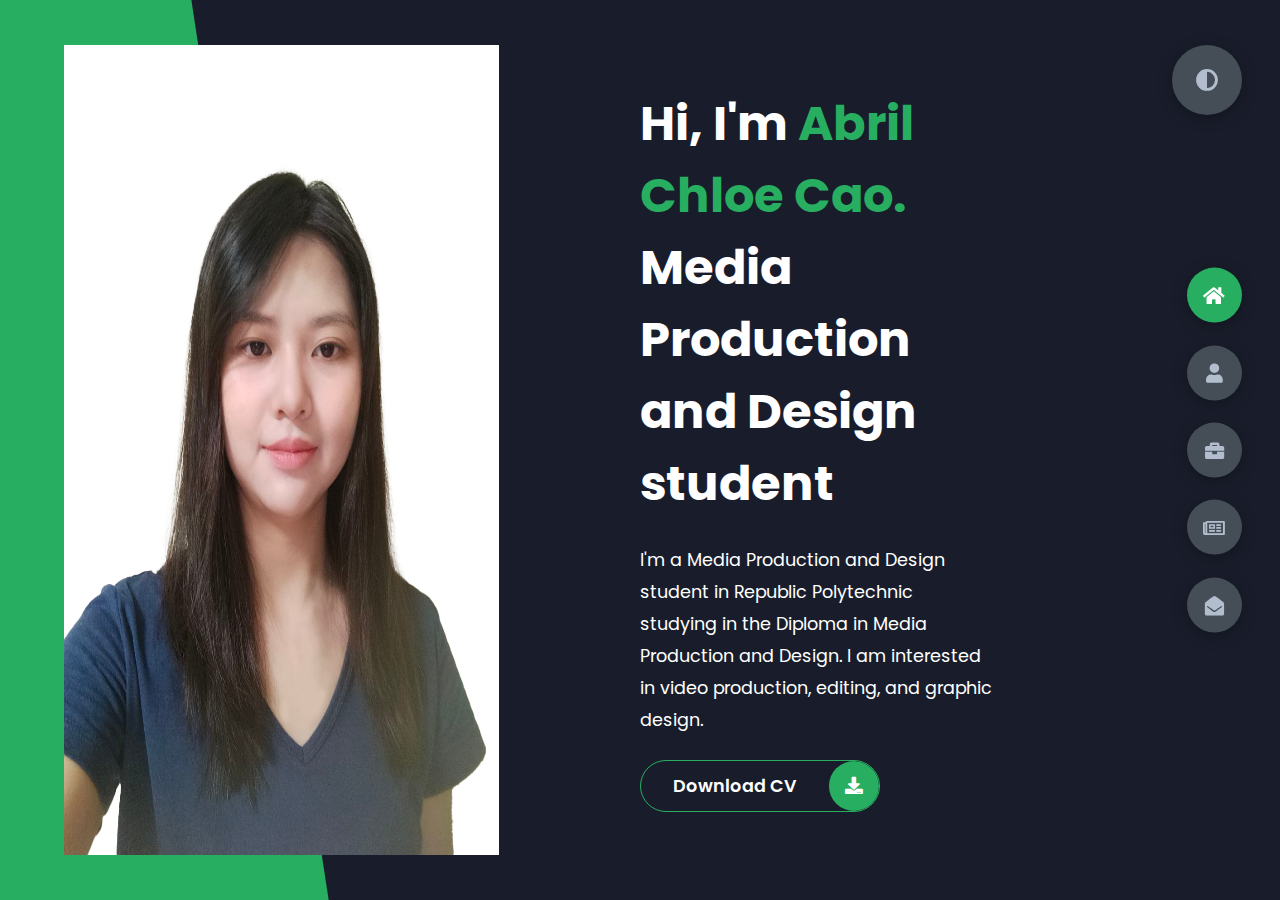
==== index.html @ 101badeb "remove source code" ====
<!DOCTYPE html>
<html lang="en">
<head>
    <meta charset="UTF-8">
    <meta http-equiv="X-UA-Compatible" content="IE=edge">
    <meta name="viewport" content="width=device-width, initial-scale=1.0">
    <title>Portfolio</title>
    <link rel="stylesheet" href="styles/styles.css">
    <link rel="preconnect" href="https://fonts.googleapis.com">
    <link rel="preconnect" href="https://fonts.gstatic.com" crossorigin>
    <link rel="stylesheet" href="https://cdnjs.cloudflare.com/ajax/libs/font-awesome/5.15.4/css/all.min.css" integrity="sha512-1ycn6IcaQQ40/MKBW2W4Rhis/DbILU74C1vSrLJxCq57o941Ym01SwNsOMqvEBFlcgUa6xLiPY/NS5R+E6ztJQ==" crossorigin="anonymous" referrerpolicy="no-referrer" />
    <link href="https://fonts.googleapis.com/css2?family=Poppins:wght@400;500;600;700;800&display=swap" rel="stylesheet">
    
</head>
<body class="main-content">
    <header class="container header active" id="home">
        <div class="header-content">
            <div class="left-header">
                <div class="h-shape"></div>
                <div class="image">
                    <img src="img/abril.png" alt="">
                </div>
            </div>
            <div class="right-header">
                <h1 class="name">
                    Hi, I'm <span>Abril Chloe Cao.</span>
                    Media Production and Design student
                </h1>
                <p>
                    I'm a Media Production and Design student in Republic Polytechnic studying in the Diploma in Media Production and Design.
                    I am interested in video production, editing, and graphic design.
                </p>
                <div class="btn-con">
                    <a href="f/resume.pdf" download class="main-btn">
                        <span class="btn-text">Download CV</span>
                        <span class="btn-icon"><i class="fas fa-download"></i></span>
                    </a>
                </div>
            </div>
        </div>
    </header>
    <main>
        <section class="container about" id="about">
            <div class="main-title">
                <h2>About <span>me</span><span class="bg-text">my stats</span></h2>
            </div>
            <div class="about-container">
                <div class="left-about">
                    <h4>About me</h4>
                    <p> 
                        Participated in multiple volunteering in School and Neighbourhood. <br />
                        Organized weekly trainings in CCA - Audio Visual Media Production
                        <br /><br />
                        Head of Production in Audio Visual Media Production, Member of Service Learning Club
                        Volunteered along multiple organizations and CCs such as Hao Ren Hao Shi & NKF
                        with skills learnt from school for media production and design such as photography
                        and videography
                    </p>
                    <div class="btn-con">
                        <a href="f/resume.pdf" download class="main-btn">
                            <span class="btn-text">Download CV</span>
                            <span class="btn-icon"><i class="fas fa-download"></i></span>
                        </a>
                    </div>
                </div>
                <div class="right-about">
                    <div class="about-item">
                        <div class="abt-text">
                            <p class="large-text">10+</p>
                            <p class="small-text">Skills <br /> Obtained</p>
                        </div>
                    </div>
                    <div class="about-item">
                        <div class="abt-text">
                            <p class="large-text">5</p>
                            <p class="small-text">Years of <br /> Work experience</p>
                        </div>
                    </div>
                    <div class="about-item">
                        <div class="abt-text">
                            <p class="large-text">15</p>
                            <p class="small-text">Volunteer Works <br /> Participated</p>
                        </div>
                    </div>
                    <div class="about-item">
                        <div class="abt-text">
                            <p class="large-text">3</p>
                            <p class="small-text">Languages <br /> Learnt</p>
                        </div>
                    </div>
                </div>
            </div>
            <div class="about-stats">
                <h4 class="stat-title">My Skills</h4>
                <div class="progress-bars">
                    <div class="progress-bar">
                        <p class="prog-title">Adobe Tools</p>
                        <div class="progress-con">
                            <p class="prog-text">80%</p>
                            <div class="progress">
                                <span class="html"></span>
                            </div>
                        </div>
                    </div>
                    <div class="progress-bar">
                        <p class="prog-title">Canva</p>
                        <div class="progress-con">
                            <p class="prog-text">95%</p>
                            <div class="progress">
                                <span class="css"></span>
                            </div>
                        </div>
                    </div>
                    <div class="progress-bar">
                        <p class="prog-title">Capcut</p>
                        <div class="progress-con">
                            <p class="prog-text">75%</p>
                            <div class="progress">
                                <span class="js"></span>
                            </div>
                        </div>
                    </div>
                    <div class="progress-bar">
                        <p class="prog-title">Video Editing</p>
                        <div class="progress-con">
                            <p class="prog-text">75%</p>
                            <div class="progress">
                                <span class="react"></span>
                            </div>
                        </div>
                    </div>
                    <div class="progress-bar">
                        <p class="prog-title">Content Creation</p>
                        <div class="progress-con">
                            <p class="prog-text">87%</p>
                            <div class="progress">
                                <span class="node"></span>
                            </div>
                        </div>
                    </div>
                    <div class="progress-bar">
                        <p class="prog-title">Photography</p>
                        <div class="progress-con">
                            <p class="prog-text">80%</p>
                            <div class="progress">
                                <span class="python"></span>
                            </div>
                        </div>
                    </div>
                </div>
            </div>
            <h4 class="stat-title">My Timeline</h4>
            <div class="timeline">
                <div class="timeline-item">
                    <div class="tl-icon">
                        <i class="fas fa-briefcase"></i>
                    </div>
                    <p class="tl-duration">2023 - Current</p>
                    <h5>Diploma In Media Production and Design</span></h5>
                    <p>
                        Currently a second year student in Republic Polytechnic.
                    </p>
                </div>
                <div class="timeline-item">
                    <div class="tl-icon">
                        <i class="fas fa-briefcase"></i>
                    </div>
                    <p class="tl-duration">2023 - Current</p>
                    <h5>Head of Production</span></h5>
                    <p>
                        Oversee production in Audio Visual Media Production and organized trainings on production
                    </p>
                </div>
                <div class="timeline-item">
                    <div class="tl-icon">
                        <i class="fas fa-briefcase"></i>
                    </div>
                    <p class="tl-duration">2023 - Current</p>
                    <h5>Member</span></h5>
                    <p>
                        Currently participating, planning and facilitating in workshops and volunteer works
                    </p>
                </div>
                <div class="timeline-item">
                    <div class="tl-icon">
                        <i class="fas fa-briefcase"></i>
                    </div>
                    <p class="tl-duration">2022 - 2023</p>
                    <h5>Part-Time Service Crew at Châteraisé</span></h5>
                    <p>
                        Demonstrated strong communication skills and Operated POS terminals
                    </p>
                </div>
                <div class="timeline-item">
                    <div class="tl-icon">
                        <i class="fas fa-briefcase"></i>
                    </div>
                    <p class="tl-duration">2022 - Current</p>
                    <h5>Freelance Acting</span></h5>
                    <p>
                        Worked as extra actors in Mediacorps in shows such as SHERO and Unforgivable
                    </p>
                </div>
                <div class="timeline-item">
                    <div class="tl-icon">
                        <i class="fas fa-briefcase"></i>
                    </div>
                    <p class="tl-duration">2024 - 2024</p>
                    <h5>Part-time Barista and Cashier</span></h5>
                    <p>
                        Provided excellent customer service & managed transactions and high volume orders during peak hours
                    </p>
                </div>
            </div>
        </section>
        <!-- <section class="container" id="portfolio">
            <div class="main-title">
                <h2>My <span>Portfolio</span><span class="bg-text">My Work</span></h2>
            </div>
            <p class="port-text">
                Here are some of the projects that I have been involved in
            </p>
            <div class="portfolios">
                <div class="portfolio-item">
                    <div class="image">
                        <img src="img/port1.jpg" alt="">
                    </div>
                    <div class="hover-items">
                        <h3>Project Source</h3>
                        <div class="icons">
                            <a href="#" class="icon">
                                <i class="fab fa-github"></i>
                            </a>
                            <a href="#" class="icon">
                                <i class="fab fa-behance"></i>
                            </a>
                            <a href="#" class="icon">
                                <i class="fab fa-youtube"></i>
                            </a>
                        </div>
                    </div>
                </div>
                <div class="portfolio-item">
                    <div class="image">
                        <img src="img/port2.jpg" alt="">
                    </div>
                    <div class="hover-items">
                        <h3>Project Source</h3>
                        <div class="icons">
                            <a href="#" class="icon">
                                <i class="fab fa-github"></i>
                            </a>
                            <a href="#" class="icon">
                                <i class="fab fa-behance"></i>
                            </a>
                            <a href="#" class="icon">
                                <i class="fab fa-youtube"></i>
                            </a>
                        </div>
                    </div>
                </div>
                <div class="portfolio-item">
                    <div class="image">
                        <img src="img/port3.jpg" alt="">
                    </div>
                    <div class="hover-items">
                        <h3>Project Source</h3>
                        <div class="icons">
                            <a href="#" class="icon">
                                <i class="fab fa-github"></i>
                            </a>
                            <a href="#" class="icon">
                                <i class="fab fa-behance"></i>
                            </a>
                            <a href="#" class="icon">
                                <i class="fab fa-youtube"></i>
                            </a>
                        </div>
                    </div>
                </div>
                <div class="portfolio-item">
                    <div class="image">
                        <img src="img/port4.jpg" alt="">
                    </div>
                    <div class="hover-items">
                        <h3>Project Source</h3>
                        <div class="icons">
                            <a href="#" class="icon">
                                <i class="fab fa-github"></i>
                            </a>
                            <a href="#" class="icon">
                                <i class="fab fa-behance"></i>
                            </a>
                            <a href="#" class="icon">
                                <i class="fab fa-youtube"></i>
                            </a>
                        </div>
                    </div>
                </div>
                <div class="portfolio-item">
                    <div class="image">
                        <img src="img/port5.jpg" alt="">
                    </div>
                    <div class="hover-items">
                        <h3>Project Source</h3>
                        <div class="icons">
                            <a href="#" class="icon">
                                <i class="fab fa-github"></i>
                            </a>
                            <a href="#" class="icon">
                                <i class="fab fa-behance"></i>
                            </a>
                            <a href="#" class="icon">
                                <i class="fab fa-youtube"></i>
                            </a>
                        </div>
                    </div>
                </div>
                <div class="portfolio-item">
                    <div class="image">
                        <img src="img/port2.jpg" alt="">
                    </div>
                    <div class="hover-items">
                        <h3>Project Source</h3>
                        <div class="icons">
                            <a href="#" class="icon">
                                <i class="fab fa-github"></i>
                            </a>
                            <a href="#" class="icon">
                                <i class="fab fa-behance"></i>
                            </a>
                            <a href="#" class="icon">
                                <i class="fab fa-youtube"></i>
                            </a>
                        </div>
                    </div>
                </div>
                <div class="portfolio-item">
                    <div class="image">
                        <img src="img/port7.jpg" alt="">
                    </div>
                    <div class="hover-items">
                        <h3>Project Source</h3>
                        <div class="icons">
                            <a href="#" class="icon">
                                <i class="fab fa-github"></i>
                            </a>
                            <a href="#" class="icon">
                                <i class="fab fa-behance"></i>
                            </a>
                            <a href="#" class="icon">
                                <i class="fab fa-youtube"></i>
                            </a>
                        </div>
                    </div>
                </div>
            </div>
        </section> -->
        <section class="container" id="blogs">
            <div class="blogs-content">
                <div class="main-title">
                    <h2>My <span>Projects</span><span class="bg-text">My Projects</span></h2>
                </div>
                <div class="blogs">
                    <div class="blog">
                        <img src="img/port6.jpg" alt="">
                        <div class="blog-text">
                            <h4>
                                Warehouse Slotting
                            </h4>
                            <p>
                                Lorem ipsum dolor sit, amet consectetur adipisicing elit. 
                                Doloribus natus voluptas, eos obcaecati recusandae amet?
                            </p>
                        </div>
                    </div>
                    <div class="blog">
                        <img src="img/blog1.jpg" alt="">
                        <div class="blog-text">
                            <h4>
                                Dedicated Fleet
                            </h4>
                            <p>
                                Lorem ipsum dolor sit, amet consectetur adipisicing elit. 
                                Doloribus natus voluptas, eos obcaecati recusandae amet?
                            </p>
                        </div>
                    </div>
                    <div class="blog">
                        <img src="img/blog2.jpg" alt="">
                        <div class="blog-text">
                            <h4>
                                Translation Chatbot
                            </h4>
                            <p>
                                Lorem ipsum dolor sit, amet consectetur adipisicing elit. 
                                Doloribus natus voluptas, eos obcaecati recusandae amet?
                            </p>
                        </div>
                    </div>
                    <div class="blog">
                        <img src="img/blog3.jpg" alt="">
                        <div class="blog-text">
                            <h4>
                                Cybersecurity Chatbot
                            </h4>
                            <p>
                                Lorem ipsum dolor sit, amet consectetur adipisicing elit. 
                                Doloribus natus voluptas, eos obcaecati recusandae amet?
                            </p>
                        </div>
                    </div>
                    <div class="blog">
                        <img src="img/port1.jpg" alt="">
                        <div class="blog-text">
                            <h4>
                                Get started with Web Design and UI Design
                            </h4>
                            <p>
                                Lorem ipsum dolor sit, amet consectetur adipisicing elit. 
                                Doloribus natus voluptas, eos obcaecati recusandae amet?
                            </p>
                        </div>
                    </div>
                    <div class="blog">
                        <img src="img/port3.jpg" alt="">
                        <div class="blog-text">
                            <h4>
                                This is what you need to know about Web Design
                            </h4>
                            <p>
                                Lorem ipsum dolor sit, amet consectetur adipisicing elit. 
                                Doloribus natus voluptas, eos obcaecati recusandae amet?
                            </p>
                        </div>
                    </div>
                </div>
            </div>
        </section>
        <section class="container contact" id="contact">
            <div class="contact-container">
                <div class="main-title">
                    <h2>Contact <span>Me</span><span class="bg-text">Contact</span></h2>
                </div>
                <div class="contact-content-con">
                    <div class="left-contact">
                        <h4>Contact me here</h4>
                        <p>
                            Feel free to contact me if you have any queries.
                        </p>
                        <div class="contact-info">
                            <div class="contact-item">
                                <div class="icon">
                                    <i class="fas fa-map-marker-alt"></i>
                                    <span>Location</span>
                                </div>
                                <p>
                                    : SIngapore, Singapore
                                </p>
                            </div>
                            <div class="contact-item">
                                <div class="icon">
                                    <i class="fas fa-envelope"></i>
                                    <span>Email</span>
                                </div>
                                <p>
                                    <span>: -</span>
                                </p>
                            </div>
                            <div class="contact-item">
                                <div class="icon">
                                    <i class="fas fa-user-graduate"></i>
                                    <span>Education</span>
                                </div>
                                <p>
                                    <span>: Republic Polytechnic</span>
                                </p>
                            </div>
                            <div class="contact-item">
                                <div class="icon">
                                    <i class="fas fa-user-graduate"></i>
                                    <span>Mobile Number</span>
                                </div>
                                <p>
                                    <span>: -</span>
                                </p>
                            </div>
                            <div class="contact-item">
                                <div class="icon">
                                    <i class="fas fa-globe-africa"></i>
                                    <span>Languages</span>
                                </div>
                                <p>
                                    <span>: English, Chinese</span>
                                </p>
                            </div>
                        </div>
                        <div class="contact-icons">
                            <div class="contact-icon">
                                <a href="www.facebook.com" target="_blank">
                                    <i class="fab fa-facebook-f"></i>
                                </a>
                                <a href="#" target="_blank">
                                    <i class="fab fa-twitter"></i>
                                </a>
                                <a href="#" target="_blank">
                                    <i class="fab fa-github"></i>
                                </a>
                                <a href="#" target="_blank">
                                    <i class="fab fa-youtube"></i>
                                </a>
                            </div>
                        </div>
                    </div>
                    <div class="right-contact">
                        <form action="" class="contact-form">
                            <div class="input-control i-c-2">
                                <input type="text" required placeholder="Name">
                                <input type="email" required placeholder="Email">
                            </div>
                            <div class="input-control">
                                <input type="text" required placeholder="Enter Subject">
                            </div>
                            <div class="input-control">
                                <textarea name="" id="" cols="15" rows="8" placeholder="Message Here..."></textarea>
                            </div>
                            <div class="submit-btn">
                                <a href="f/resume.pdf" download class="main-btn">
                                    <span class="btn-text">Download CV</span>
                                    <span class="btn-icon"><i class="fas fa-download"></i></span>
                                </a>
                            </div>
                        </form>
                    </div>
                </div>
            </div>
        </section>
    </main>

    <div class="controls">
        <div class="control active-btn" data-id="home" >
            <i class="fas fa-home"></i>
        </div>
        <div class="control" data-id="about">
            <i class="fas fa-user"></i>
        </div>
        <div class="control" data-id="portfolio">
            <i class="fas fa-briefcase"></i>
        </div>
        <div class="control" data-id="blogs">
            <i class="far fa-newspaper"></i>
        </div>
        <div class="control" data-id="contact">
            <i class="fas fa-envelope-open"></i>
        </div>
    </div>
    <div class="theme-btn">
        <i class="fas fa-adjust"></i>
    </div>
    <script src="app.js"></script>
</body>
</html>
---- styles/styles.css ----
* {
  margin: 0;
  padding: 0;
  box-sizing: border-box;
  list-style: none;
}

:root {
  --color-primary: #191d2b;
  --color-secondary: #27AE60;
  --color-white: #FFFFFF;
  --color-black: #000;
  --color-grey0: #f8f8f8;
  --color-grey-1: #dbe1e8;
  --color-grey-2: #b2becd;
  --color-grey-3: #6c7983;
  --color-grey-4: #454e56;
  --color-grey-5: #2a2e35;
  --color-grey-6: #12181b;
  --br-sm-2: 14px;
  --box-shadow-1: 0 3px 15px rgba(0,0,0,.3);
}

.light-mode {
  --color-primary: #FFFFFF;
  --color-secondary: #F56692;
  --color-white: #454e56;
  --color-black: #000;
  --color-grey0: #f8f8f8;
  --color-grey-1: #6c7983;
  --color-grey-2: #6c7983;
  --color-grey-3: #6c7983;
  --color-grey-4: #454e56;
  --color-grey-5: #f8f8f8;
  --color-grey-6: #12181b;
}

body {
  background-color: var(--color-primary);
  font-family: "Poppins", sans-serif;
  font-size: 1.1rem;
  color: var(--color-white);
  transition: all 0.4s ease-in-out;
}

a {
  display: inline-block;
  text-decoration: none;
  color: inherit;
  font-family: inherit;
}

header {
  min-height: 100vh;
  color: var(--color-white);
  overflow: hidden;
  padding: 0 !important;
}

section {
  min-height: 100vh;
  width: 100%;
  position: absolute;
  left: 0;
  top: 0;
  padding: 3rem 18rem;
}

.container {
  display: none;
  transform: translateY(-100%) scale(0);
  transition: all 0.4s ease-in-out;
  background-color: var(--color-primary);
}

.active {
  display: block;
  animation: appear 1s ease-in-out;
  transform: translateY(0) scaleY(1);
}
@keyframes appear {
  0% {
    transform: translateY(-100%) scaleY(0);
  }
  100% {
    transform: translateY(0) scaleY(1);
  }
}

.controls {
  position: fixed;
  z-index: 10;
  top: 50%;
  right: 3%;
  display: flex;
  flex-direction: column;
  align-items: center;
  justify-content: center;
  transform: translateY(-50%);
}
.controls .control {
  padding: 1rem;
  cursor: pointer;
  background-color: var(--color-grey-4);
  width: 55px;
  height: 55px;
  border-radius: 50%;
  display: flex;
  justify-content: center;
  align-items: center;
  margin: 0.7rem 0;
  box-shadow: var(--box-shadow-1);
}
.controls .control i {
  font-size: 1.2rem;
  color: var(--color-grey-2);
  pointer-events: none;
}
.controls .active-btn {
  background-color: var(--color-secondary);
  transition: all 0.4s ease-in-out;
}
.controls .active-btn i {
  color: var(--color-white);
}

.theme-btn {
  top: 5%;
  right: 3%;
  width: 70px;
  height: 70px;
  border-radius: 50%;
  background-color: var(--color-grey-4);
  cursor: pointer;
  position: fixed;
  display: flex;
  justify-content: center;
  align-items: center;
  box-shadow: 0 3px 15px rgba(0, 0, 0, 0.3);
  transition: all 0.1s ease-in-out;
}
.theme-btn:active {
  transform: translateY(-3px);
}
.theme-btn i {
  font-size: 1.4rem;
  color: var(--color-grey-2);
  pointer-events: none;
}

/*Header-content*/
.header-content {
  display: grid;
  grid-template-columns: repeat(2, 1fr);
  min-height: 100vh;
}
.header-content .left-header {
  display: flex;
  align-items: center;
  position: relative;
}
.header-content .left-header .h-shape {
  transition: all 0.4s ease-in-out;
  width: 65%;
  height: 100%;
  background-color: var(--color-secondary);
  position: absolute;
  left: 0;
  top: 0;
  z-index: -1;
  clip-path: polygon(0 0, 46% 0, 79% 100%, 0% 100%);
}
.header-content .left-header .image {
  border-radius: var(--br-sm-2);
  height: 90%;
  width: 68%;
  margin-left: 4rem;
  background-color: var(--color-black);
  transition: all 0.4s ease-in-out;
}
.header-content .left-header {
  width: 100%;
  height: 100%;
  object-fit: cover;
  transition: all 0.4s ease-in-out;
  filter: grayscale(100%);
}
.header-content .left-header {
  filter: grayscale(0);
}
.image img {
  width: 100%;
  height: 100%;
  filter: grayscale(0);
}
.header-content .right-header {
  display: flex;
  flex-direction: column;
  justify-content: center;
  padding-right: 18rem;
}
.header-content .right-header .name {
  font-size: 3rem;
}
.header-content .right-header .name span {
  color: var(--color-secondary);
}
.header-content .right-header p {
  margin: 1.5rem 0;
  line-height: 2rem;
}

/*About*/
.about-container {
  display: grid;
  grid-template-columns: repeat(2, 1fr);
  padding-top: 3.5rem;
  padding-bottom: 5rem;
}
.about-container .right-about {
  display: grid;
  grid-template-columns: repeat(2, 1fr);
  grid-gap: 2rem;
}
.about-container .right-about .about-item {
  border: 1px solid var(--color-grey-5);
  border-radius: 5px;
  transition: all 0.4s ease-in-out;
  box-shadow: 1px 2px 15px rgba(0, 0, 0, 0.1);
}
.about-container .right-about .about-item:hover {
  cursor: default;
  transform: translateY(-5px);
  border: 1px solid var(--color-secondary);
  box-shadow: 1px 4px 15px rgba(0, 0, 0, 0.32);
}
.about-container .right-about .about-item .abt-text {
  padding: 1.5rem;
  display: flex;
  flex-direction: column;
}
.about-container .right-about .about-item .abt-text .large-text {
  font-size: 3rem;
  font-weight: 700;
  color: var(--color-secondary);
}
.about-container .right-about .about-item .abt-text .small-text {
  padding-left: 3rem;
  position: relative;
  text-transform: uppercase;
  font-size: 1.2rem;
  color: var(--color-grey-1);
  letter-spacing: 2px;
}
.about-container .right-about .about-item .abt-text .small-text::before {
  content: "";
  position: absolute;
  left: 0;
  top: 15px;
  width: 2rem;
  height: 2px;
  background-color: var(--color-grey-5);
}
.about-container .left-about {
  padding-right: 5rem;
}
.about-container .left-about p {
  line-height: 2rem;
  padding: 1rem;
  color: var(--color-grey-1);
}
.about-container .left-about h4 {
  font-size: 2rem;
  text-transform: uppercase;
}

.about-stats {
  padding-bottom: 4rem;
}
.about-stats .progress-bars {
  display: grid;
  grid-template-columns: repeat(2, 1fr);
  grid-gap: 2rem;
}
.about-stats .progress-bars .progress-bar {
  display: flex;
  flex-direction: column;
}
.about-stats .progress-bars .progress-bar .prog-title {
  text-transform: uppercase;
  font-weight: 500;
}
.about-stats .progress-bars .progress-bar .progress-con {
  display: flex;
  align-items: center;
}
.about-stats .progress-bars .progress-bar .progress-con .prog-text {
  color: var(--color-grey-2);
}
.about-stats .progress-bars .progress-bar .progress-con .progress {
  width: 100%;
  height: 0.45rem;
  background-color: var(--color-grey-4);
  margin-left: 1rem;
  position: relative;
}
.about-stats .progress-bars .progress-bar .progress-con .progress span {
  position: absolute;
  top: 0;
  left: 0;
  height: 100%;
  background-color: var(--color-secondary);
  transition: all 0.4s ease-in-out;
  width: 60%;
}
.about-stats .progress-bars .progress-bar .progress-con .progress .html {
  width: 80%;
}
.about-stats .progress-bars .progress-bar .progress-con .progress .css {
  width: 95%;
}
.about-stats .progress-bars .progress-bar .progress-con .progress .js {
  width: 75%;
}
.about-stats .progress-bars .progress-bar .progress-con .progress .react {
  width: 60%;
}
.about-stats .progress-bars .progress-bar .progress-con .progress .node {
  width: 87%;
}
.about-stats .progress-bars .progress-bar .progress-con .progress .python {
  width: 70%;
}

.stat-title {
  text-transform: uppercase;
  font-size: 1.4rem;
  text-align: center;
  padding: 3.5rem 0;
  position: relative;
}
.stat-title::before {
  content: "";
  position: absolute;
  left: 50%;
  top: 0;
  width: 40%;
  height: 1px;
  background-color: var(--color-grey-5);
  transform: translateX(-50%);
}

/*Timeline*/
.timeline {
  display: grid;
  grid-template-columns: repeat(2, 1fr);
  grid-gap: 2rem;
  padding-bottom: 3rem;
}
.timeline .timeline-item {
  position: relative;
  padding-left: 3rem;
  border-left: 1px solid var(--color-grey-5);
}
.timeline .timeline-item .tl-icon {
  position: absolute;
  left: -27px;
  top: 0;
  background-color: var(--color-secondary);
  width: 50px;
  height: 50px;
  border-radius: 50%;
  display: flex;
  align-items: center;
  justify-content: center;
}
.timeline .timeline-item .tl-icon i {
  font-size: 1.3rem;
}
.timeline .timeline-item .tl-duration {
  padding: 0.2rem 0.6rem;
  background-color: var(--color-grey-5);
  border-radius: 15px;
  display: inline-block;
  font-size: 0.8rem;
  text-transform: uppercase;
  font-weight: 500;
}
.timeline .timeline-item h5 {
  padding: 1rem 0;
  text-transform: uppercase;
  font-size: 1.3rem;
  font-weight: 600;
}
.timeline .timeline-item h5 span {
  color: var(--color-grey-2);
  font-weight: 500;
  font-size: 1.2rem;
}
.timeline .timeline-item p {
  color: var(--color-grey-2);
}

.port-text {
  padding: 2rem 0;
  text-align: center;
}

.portfolios {
  display: grid;
  grid-template-columns: repeat(3, 1fr);
  grid-gap: 2rem;
  margin-top: 3rem;
}
.portfolios .portfolio-item {
  position: relative;
  border-radius: 15px;
}
.portfolios .portfolio-item img {
  width: 100%;
  height: 300px;
  object-fit: cover;
  border-radius: 15px;
}
.portfolios .portfolio-item .hover-items {
  width: 100%;
  height: 100%;
  background-color: var(--color-secondary);
  position: absolute;
  left: 0;
  top: 0;
  border-radius: 15px;
  display: flex;
  justify-content: center;
  align-items: center;
  flex-direction: column;
  opacity: 0;
  transform: scale(0);
  transition: all 0.4s ease-in-out;
}
.portfolios .portfolio-item .hover-items h3 {
  font-size: 1.5rem;
  color: var(--color-white);
  margin-bottom: 1.5rem;
}
.portfolios .portfolio-item .hover-items .icons {
  display: flex;
  justify-content: center;
  align-items: center;
}
.portfolios .portfolio-item .hover-items .icons .icon {
  background-color: var(--color-primary);
  border-radius: 50%;
  width: 50px;
  height: 50px;
  display: flex;
  align-items: center;
  justify-content: center;
  margin: 0 1rem;
  cursor: pointer;
  transition: all 0.4s ease-in-out;
}
.portfolios .portfolio-item .hover-items .icons .icon i {
  font-size: 1.5rem;
  color: var(--color-white);
  margin: 0 1rem;
}
.portfolios .portfolio-item .hover-items .icons .icon:hover {
  background-color: var(--color-white);
}
.portfolios .portfolio-item .hover-items .icons .icon:hover i {
  color: var(--color-primary);
}

.portfolio-item:hover .hover-items {
  opacity: 1;
  transform: scale(1);
}

.blogs {
  display: grid;
  grid-template-columns: repeat(3, 1fr);
  grid-gap: 2rem;
  margin-top: 3rem;
}
.blogs .blog {
  position: relative;
  background-color: var(--color-grey-5);
  border-radius: 5px;
  box-shadow: 1px 1px 20px rgba(0, 0, 0, 0.1);
  transition: all 0.4s ease-in-out;
}
.blogs .blog:hover {
  box-shadow: 1px 1px 20px rgba(0, 0, 0, 0.3);
  transform: translateY(-5px);
  transition: all 0.4s ease-in-out;
}
.blogs .blog:hover img {
  filter: grayscale(0);
  transform: scale(1.1);
  box-shadow: 0px 4px 15px rgba(0, 0, 0, 0.8);
}
.blogs .blog img {
  width: 100%;
  height: 300px;
  object-fit: cover;
  border-top-left-radius: 5px;
  border-top-right-radius: 5px;
  filter: grayscale(0);
  transition: all 0.4s ease-in-out;
}
.blogs .blog .blog-text {
  margin-top: -7px;
  padding: 1.1rem;
  border-top: 8px solid var(--color-secondary);
}
.blogs .blog .blog-text h4 {
  font-size: 1.5rem;
  margin-bottom: 0.7rem;
  transition: all 0.4s ease-in-out;
  cursor: pointer;
}
.blogs .blog .blog-text h4:hover {
  color: var(--color-secondary);
}
.blogs .blog .blog-text p {
  color: var(--color-grey-2);
  line-height: 2rem;
  padding-bottom: 1rem;
}

.contact-content-con {
  display: flex;
  padding-top: 3.5rem;
}
.contact-content-con .left-contact {
  flex: 2;
}
.contact-content-con .left-contact h4 {
  margin-top: 1rem;
  font-size: 2rem;
  text-transform: uppercase;
}
.contact-content-con .left-contact p {
  margin: 1rem 0;
  line-height: 2rem;
}
.contact-content-con .left-contact .contact-info .contact-item {
  display: flex;
  align-items: center;
  justify-content: space-between;
}
.contact-content-con .left-contact .contact-info .contact-item p {
  margin: 0.3rem 0 !important;
  padding: 0 !important;
}
.contact-content-con .left-contact .contact-info .contact-item .icon {
  display: grid;
  grid-template-columns: 40px 1fr;
}
.contact-content-con .left-contact .contact-info .contact-item .icon i {
  display: flex;
  align-items: center;
  font-size: 1.3rem;
}
.contact-content-con .left-contact .contact-icon {
  display: flex;
  margin-top: 2rem;
}
.contact-content-con .left-contact .contact-icon a {
  display: flex;
  align-items: center;
  color: var(--color-white);
  background-color: var(--color-grey-5);
  cursor: pointer;
  justify-content: center;
  width: 50px;
  height: 50px;
  border-radius: 50%;
  margin: 0 0.4rem;
  transition: all 0.4s ease-in-out;
}
.contact-content-con .left-contact .contact-icon a:hover {
  background-color: var(--color-secondary);
}
.contact-content-con .left-contact .contact-icon a:hover i {
  color: var(--color-primary);
}
.contact-content-con .left-contact .contact-icon a i {
  display: flex;
  align-items: center;
  justify-content: center;
  font-size: 1.3rem;
}
.contact-content-con .right-contact {
  flex: 3;
  margin-left: 3rem;
}
.contact-content-con .right-contact .input-control {
  margin: 1.5rem 0;
}
.contact-content-con .right-contact .input-control input, .contact-content-con .right-contact .input-control textarea {
  border-radius: 30px;
  font-weight: inherit;
  font-size: inherit;
  font-family: inherit;
  padding: 0.8rem 1.1rem;
  outline: none;
  border: none;
  background-color: var(--color-grey-5);
  width: 100%;
  color: var(--color-white);
  resize: none;
}
.contact-content-con .right-contact .i-c-2 {
  display: flex;
}
.contact-content-con .right-contact .i-c-2 :last-child {
  margin-left: 1.5rem;
}
.contact-content-con .right-contact .submit-btn {
  display: flex;
  justify-content: flex-start;
}

/*Independed components*/
.btn-con {
  display: flex;
  align-self: flex-start;
}

.main-btn {
  border-radius: 30px;
  color: inherit;
  font-weight: 600;
  position: relative;
  border: 1px solid var(--color-secondary);
  display: flex;
  align-self: flex-start;
  align-items: center;
  overflow: hidden;
}
.main-btn .btn-text {
  padding: 0 2rem;
}
.main-btn .btn-icon {
  background-color: var(--color-secondary);
  display: flex;
  align-items: center;
  justify-content: center;
  border-radius: 50%;
  padding: 1rem;
}
.main-btn::before {
  content: "";
  position: absolute;
  top: 0;
  right: 0;
  transform: translateX(100%);
  transition: all 0.4s ease-out;
  z-index: -1;
}
.main-btn:hover {
  transition: all 0.4s ease-out;
}
.main-btn:hover::before {
  width: 100%;
  height: 100%;
  background-color: var(--color-secondary);
  transform: translateX(0);
  transition: all 0.4s ease-out;
}

.main-title {
  text-align: center;
}
.main-title h2 {
  position: relative;
  text-transform: uppercase;
  font-size: 4rem;
  font-weight: 700;
}
.main-title h2 span {
  color: var(--color-secondary);
}
.main-title h2 .bg-text {
  position: absolute;
  top: 50%;
  left: 50%;
  color: var(--color-grey-5);
  transition: all 0.4s ease-in-out;
  z-index: -1;
  transform: translate(-50%, -50%);
  font-weight: 800;
  font-size: 6.3rem;
}

.about-container .left-about p {
  padding-left: 0;
}

@media screen and (max-width: 600px) {
  header {
    padding: 0 !important;
  }

  .theme-btn {
    width: 50px;
    height: 50px;
  }

  .header-content {
    grid-template-columns: repeat(1, 1fr);
    padding-bottom: 6rem;
  }

  .left-header .h-shape {
    display: none;
  }

  .right-header {
    grid-row: 1;
    padding-right: 0rem !important;
    width: 90%;
    margin: 0 auto;
  }
  .right-header .name {
    font-size: 2.5rem !important;
    text-align: center;
    padding-top: 3rem;
  }

  .header-content .left-header .image {
    margin: 0 auto;
    width: 90%;
  }

  .controls {
    top: auto;
    bottom: 0;
    flex-direction: row;
    justify-content: center;
    left: 50%;
    transform: translateX(-50%);
    width: 100%;
    background-color: var(--color-grey-5);
  }
  .controls .control {
    margin: 1rem 0.3rem;
  }

  .about-container {
    grid-template-columns: repeat(1, 1fr);
  }
  .about-container .right-about {
    grid-template-columns: repeat(1, 1fr);
    padding-top: 2.5rem;
  }
  .about-container .left-about {
    padding-right: 0;
  }
  .about-container .left-about p {
    padding-left: 0;
  }

  .timeline {
    grid-template-columns: repeat(1, 1fr);
    padding-bottom: 6rem;
  }

  .container {
    padding: 2rem 2.5rem !important;
  }

  .about-stats .progress-bars {
    grid-template-columns: repeat(1, 1fr);
  }

  .portfolios {
    grid-template-columns: repeat(1, 1fr);
    padding-bottom: 6rem;
    margin-top: 1rem;
  }

  .blogs {
    grid-template-columns: repeat(1, 1fr);
    padding-bottom: 6rem;
  }

  .contact-content-con {
    flex-direction: column;
  }
  .contact-content-con .right-contact {
    margin-left: 0;
    margin-top: 2.5rem;
  }

  .contact-content-con .right-contact .i-c-2 {
    flex-direction: column;
  }

  .contact-content-con .right-contact .i-c-2 :last-child {
    margin-left: 0;
    margin-top: 1.5rem;
  }

  .contact-content-con .right-contact {
    margin-bottom: 6rem;
  }

  .contact-item {
    flex-direction: column;
    margin: 1rem 0;
  }
  .contact-item p {
    font-size: 15px;
    color: var(--color-grey-2);
  }
  .contact-item span {
    font-size: 15px;
  }
  .contact-item .icon {
    grid-template-columns: 25px 1fr;
  }

  .main-title h2 {
    font-size: 2rem;
  }
  .main-title h2 span {
    font-size: 2.3rem;
  }
  .main-title h2 .bg-text {
    font-size: 2.3rem;
  }
}
@media screen and (max-width: 1432px) {
  .container {
    padding: 7rem 11rem;
  }

  .contact-content-con {
    flex-direction: column;
  }
  .contact-content-con .right-contact {
    margin-left: 0;
    margin-top: 2.5rem;
  }

  .contact-content-con .right-contact .i-c-2 {
    flex-direction: column;
  }

  .contact-content-con .right-contact .i-c-2 :last-child {
    margin-left: 0;
    margin-top: 1.5rem;
  }

  .contact-content-con .right-contact {
    margin-bottom: 6rem;
  }

  .main-title h2 .bg-text {
    font-size: 5.5rem;
  }
}
@media screen and (max-width: 1250px) {
  .blogs {
    grid-template-columns: repeat(2, 1fr);
    margin-top: 6rem;
  }

  .portfolios {
    grid-template-columns: repeat(2, 1fr);
  }

  .header-content .right-header {
    padding-right: 9rem;
  }
}
@media screen and (max-width: 660px) {
  .blogs {
    grid-template-columns: repeat(1, 1fr);
  }

  .portfolios {
    grid-template-columns: repeat(1, 1fr);
  }
}
@media screen and (max-width: 1070px) {
  .about-container {
    grid-template-columns: repeat(1, 1fr);
  }
  .about-container .right-about {
    padding-top: 2.5rem;
  }

  .main-title h2 {
    font-size: 4rem;
  }
  .main-title h2 span {
    font-size: 4rem;
  }
  .main-title h2 .bg-text {
    font-size: 4.5rem;
  }
}
@media screen and (max-width: 970px) {
  .container {
    padding: 7rem 6rem;
  }

  .about-container .left-about {
    padding-right: 0rem;
  }

  .header-content {
    grid-template-columns: repeat(1, 1fr);
    padding-bottom: 6rem;
  }

  .left-header .h-shape {
    display: none;
  }
  .left-header .image {
    width: 90% !important;
    margin: 0 auto !important;
  }

  .right-header {
    grid-row: 1;
    padding-right: 0rem !important;
    width: 90%;
    margin: 0 auto;
  }
  .right-header .name {
    font-size: 2.5rem !important;
    text-align: center;
    padding-top: 3rem;
  }
}
@media screen and (max-width: 700px) {
  .container {
    padding: 7rem 3rem;
  }

  .about-stats .progress-bars {
    grid-template-columns: repeat(1, 1fr);
  }

  .about-container .right-about {
    grid-template-columns: repeat(1, 1fr);
  }

  .timeline {
    grid-template-columns: repeat(1, 1fr);
  }

  .main-title h2 {
    font-size: 3rem;
  }
  .main-title h2 span {
    font-size: 3rem;
  }
  .main-title h2 .bg-text {
    font-size: 4rem;
  }
}

/*# sourceMappingURL=styles.css.map */
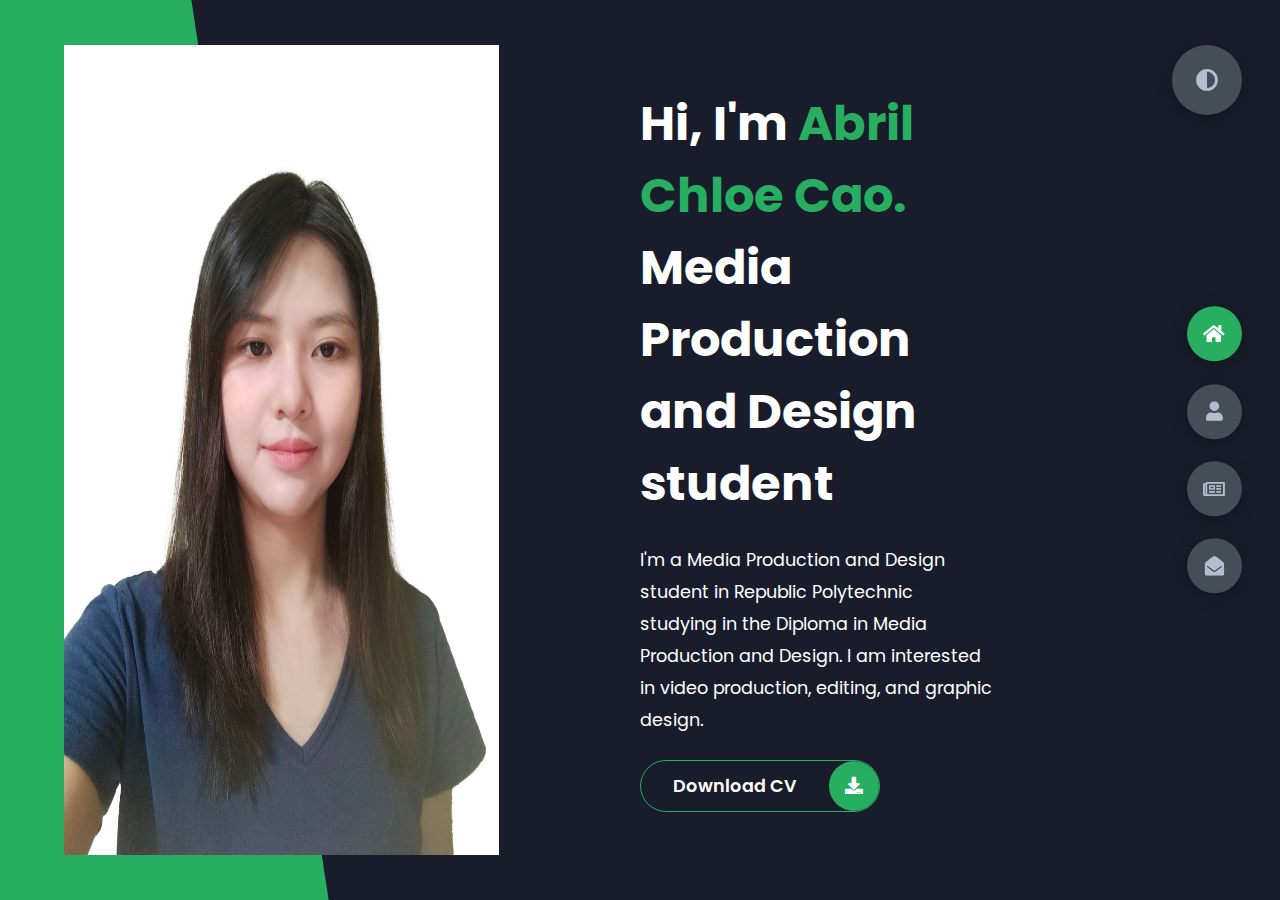
==== commit 2f5be1c3: "hide sc button" ====
--- a/index.html
+++ b/index.html
@@ -544,9 +544,9 @@
         <div class="control" data-id="about">
             <i class="fas fa-user"></i>
         </div>
-        <div class="control" data-id="portfolio">
+        <!-- <div class="control" data-id="portfolio">
             <i class="fas fa-briefcase"></i>
-        </div>
+        </div> -->
         <div class="control" data-id="blogs">
             <i class="far fa-newspaper"></i>
         </div>
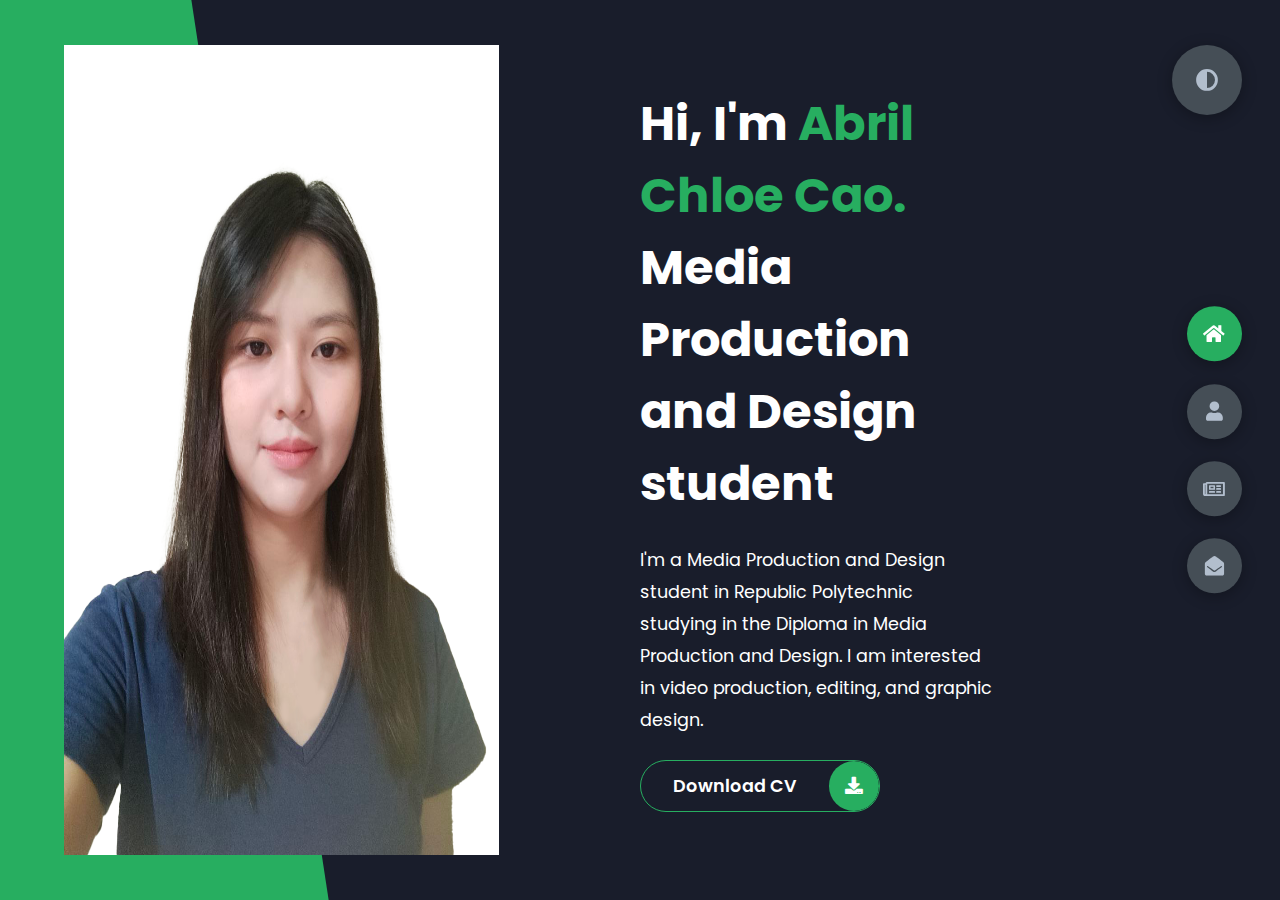
==== commit 11e0a90c: "photos" ====
--- a/index.html
+++ b/index.html
@@ -359,58 +359,59 @@
         <section class="container" id="blogs">
             <div class="blogs-content">
                 <div class="main-title">
-                    <h2>My <span>Projects</span><span class="bg-text">My Projects</span></h2>
+                    <h2>My <span>Experiences</span><span class="bg-text">My Experiences</span></h2>
                 </div>
                 <div class="blogs">
                     <div class="blog">
-                        <img src="img/port6.jpg" alt="">
+                        <img src="img/photography.jpg" alt="">
                         <div class="blog-text">
                             <h4>
-                                Warehouse Slotting
+                                Photography
                             </h4>
                             <p>
-                                Lorem ipsum dolor sit, amet consectetur adipisicing elit. 
-                                Doloribus natus voluptas, eos obcaecati recusandae amet?
+                                These are some of the photos that I have took as I visit places.
+                                This allows me to sharpen my photography skills.
                             </p>
                         </div>
                     </div>
                     <div class="blog">
-                        <img src="img/blog1.jpg" alt="">
+                        <img src="img/volunteer.jpg" alt="">
                         <div class="blog-text">
                             <h4>
-                                Dedicated Fleet
+                                Volunteering
                             </h4>
                             <p>
-                                Lorem ipsum dolor sit, amet consectetur adipisicing elit. 
-                                Doloribus natus voluptas, eos obcaecati recusandae amet?
+                                These are some of the photos that I have took during my 
+                                volunteer work with my Service Learning Club and community
                             </p>
                         </div>
                     </div>
                     <div class="blog">
-                        <img src="img/blog2.jpg" alt="">
+                        <img src="img/SOT.jpg" alt="">
                         <div class="blog-text">
                             <h4>
-                                Translation Chatbot
+                                Students Overseas Trip
                             </h4>
                             <p>
-                                Lorem ipsum dolor sit, amet consectetur adipisicing elit. 
-                                Doloribus natus voluptas, eos obcaecati recusandae amet?
+                                These are some of the photos and experiences that I have gained <br>
+                                from my Students Overseas Trip to Taiwan in 2024.
+
                             </p>
                         </div>
                     </div>
                     <div class="blog">
-                        <img src="img/blog3.jpg" alt="">
+                        <img src="img/videography.jpg" alt="">
                         <div class="blog-text">
                             <h4>
-                                Cybersecurity Chatbot
+                                Videography
                             </h4>
                             <p>
-                                Lorem ipsum dolor sit, amet consectetur adipisicing elit. 
-                                Doloribus natus voluptas, eos obcaecati recusandae amet?
+                                These are some of the videos that I have took and edited.
+                                Some of the works include my video content creation.
                             </p>
                         </div>
                     </div>
-                    <div class="blog">
+                    <!-- <div class="blog">
                         <img src="img/port1.jpg" alt="">
                         <div class="blog-text">
                             <h4>
@@ -433,7 +434,7 @@
                                 Doloribus natus voluptas, eos obcaecati recusandae amet?
                             </p>
                         </div>
-                    </div>
+                    </div> -->
                 </div>
             </div>
         </section>
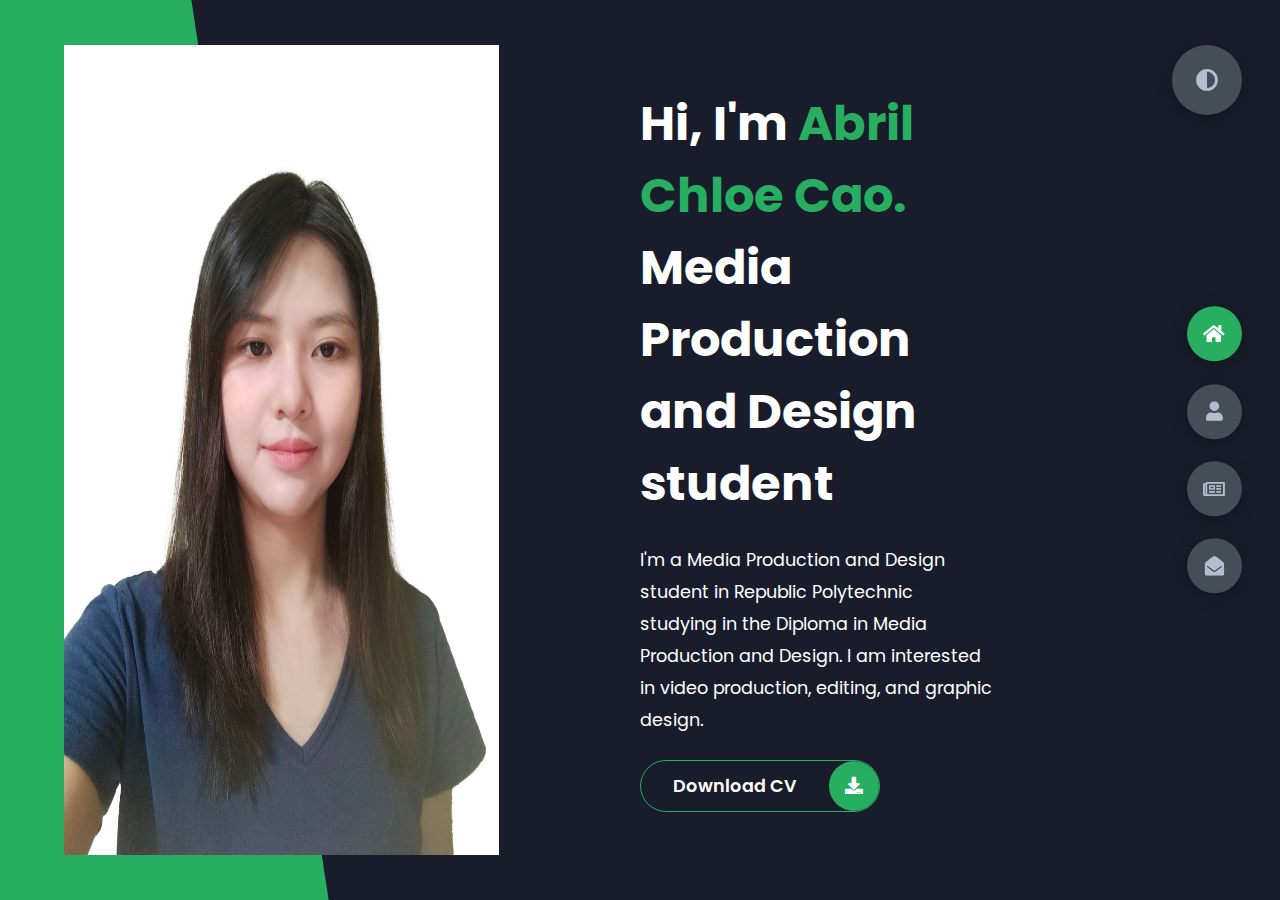
==== commit ee07cccc: "integrate gallery" ====
--- a/index.html
+++ b/index.html
@@ -366,7 +366,7 @@
                         <img src="img/photography.jpg" alt="">
                         <div class="blog-text">
                             <h4>
-                                Photography
+                                <a href="/pages/gallery.html" target="_blank">Photography</a>
                             </h4>
                             <p>
                                 These are some of the photos that I have took as I visit places.
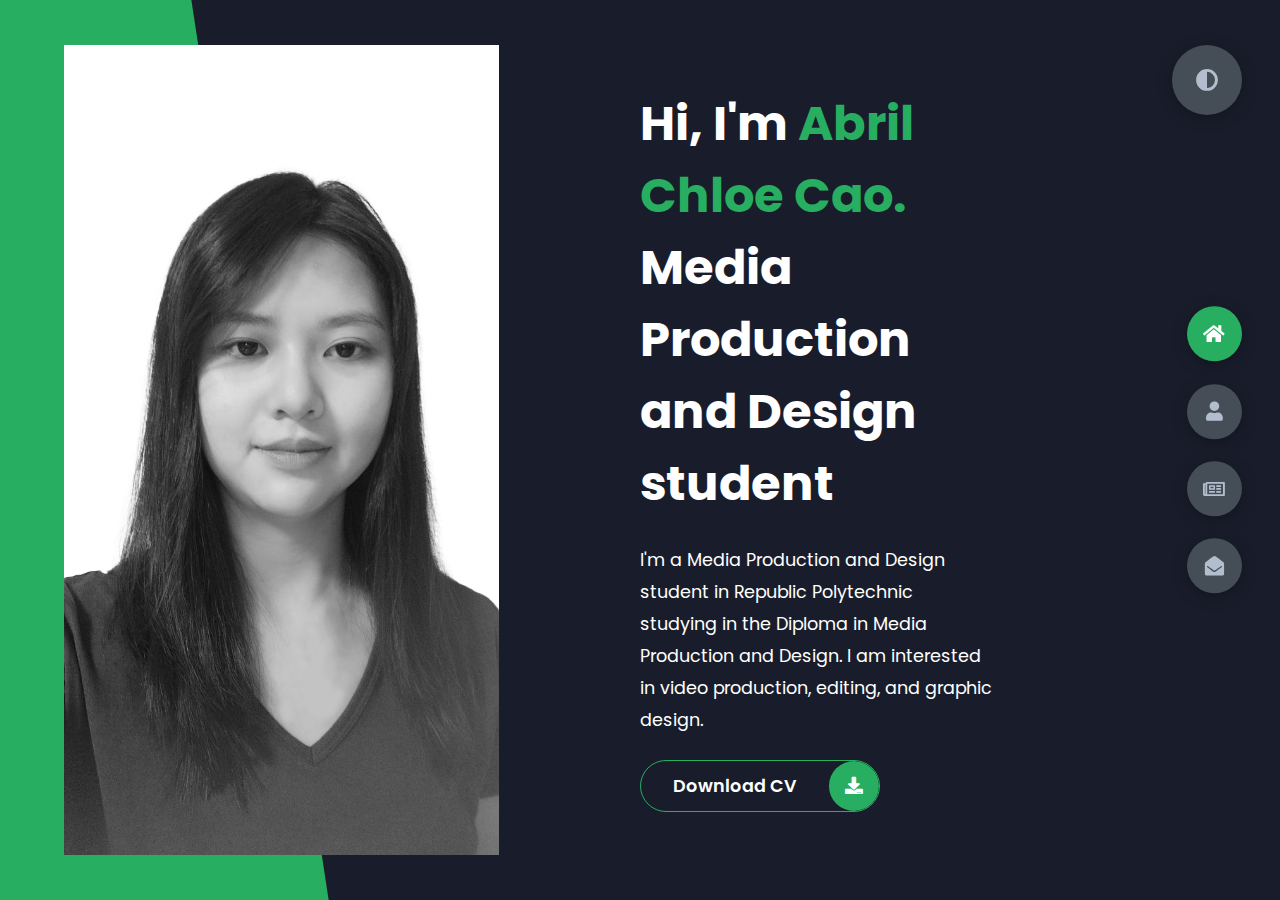
==== commit e3352c8e: "gallery test" ====
--- a/index.html
+++ b/index.html
@@ -366,7 +366,7 @@
                         <img src="img/photography.jpg" alt="">
                         <div class="blog-text">
                             <h4>
-                                <a href="/pages/gallery.html" target="_blank">Photography</a>
+                                <a href="/pages/gallery.html">Photography</a>
                             </h4>
                             <p>
                                 These are some of the photos that I have took as I visit places.
--- a/styles/styles.css
+++ b/styles/styles.css
@@ -168,7 +168,8 @@
   left: 0;
   top: 0;
   z-index: -1;
-  clip-path: polygon(0 0, 46% 0, 79% 100%, 0% 100%);
+  -webkit-clip-path: polygon(0 0, 46% 0, 79% 100%, 0% 100%);
+          clip-path: polygon(0 0, 46% 0, 79% 100%, 0% 100%);
 }
 .header-content .left-header .image {
   border-radius: var(--br-sm-2);
@@ -178,19 +179,15 @@
   background-color: var(--color-black);
   transition: all 0.4s ease-in-out;
 }
-.header-content .left-header {
+.header-content .left-header .image img {
   width: 100%;
   height: 100%;
-  object-fit: cover;
+  -o-object-fit: cover;
+     object-fit: cover;
   transition: all 0.4s ease-in-out;
   filter: grayscale(100%);
 }
-.header-content .left-header {
-  filter: grayscale(0);
-}
-.image img {
-  width: 100%;
-  height: 100%;
+.header-content .left-header .image img:hover {
   filter: grayscale(0);
 }
 .header-content .right-header {
@@ -419,7 +416,8 @@
 .portfolios .portfolio-item img {
   width: 100%;
   height: 300px;
-  object-fit: cover;
+  -o-object-fit: cover;
+     object-fit: cover;
   border-radius: 15px;
 }
 .portfolios .portfolio-item .hover-items {
@@ -503,10 +501,11 @@
 .blogs .blog img {
   width: 100%;
   height: 300px;
-  object-fit: cover;
+  -o-object-fit: cover;
+     object-fit: cover;
   border-top-left-radius: 5px;
   border-top-right-radius: 5px;
-  filter: grayscale(0);
+  filter: grayscale(100%);
   transition: all 0.4s ease-in-out;
 }
 .blogs .blog .blog-text {
@@ -703,21 +702,17 @@
   header {
     padding: 0 !important;
   }
-
   .theme-btn {
     width: 50px;
     height: 50px;
   }
-
   .header-content {
     grid-template-columns: repeat(1, 1fr);
     padding-bottom: 6rem;
   }
-
   .left-header .h-shape {
     display: none;
   }
-
   .right-header {
     grid-row: 1;
     padding-right: 0rem !important;
@@ -729,12 +724,10 @@
     text-align: center;
     padding-top: 3rem;
   }
-
   .header-content .left-header .image {
     margin: 0 auto;
     width: 90%;
   }
-
   .controls {
     top: auto;
     bottom: 0;
@@ -748,7 +741,6 @@
   .controls .control {
     margin: 1rem 0.3rem;
   }
-
   .about-container {
     grid-template-columns: repeat(1, 1fr);
   }
@@ -762,31 +754,25 @@
   .about-container .left-about p {
     padding-left: 0;
   }
-
   .timeline {
     grid-template-columns: repeat(1, 1fr);
     padding-bottom: 6rem;
   }
-
   .container {
     padding: 2rem 2.5rem !important;
   }
-
   .about-stats .progress-bars {
     grid-template-columns: repeat(1, 1fr);
   }
-
   .portfolios {
     grid-template-columns: repeat(1, 1fr);
     padding-bottom: 6rem;
     margin-top: 1rem;
   }
-
   .blogs {
     grid-template-columns: repeat(1, 1fr);
     padding-bottom: 6rem;
   }
-
   .contact-content-con {
     flex-direction: column;
   }
@@ -794,20 +780,16 @@
     margin-left: 0;
     margin-top: 2.5rem;
   }
-
   .contact-content-con .right-contact .i-c-2 {
     flex-direction: column;
   }
-
   .contact-content-con .right-contact .i-c-2 :last-child {
     margin-left: 0;
     margin-top: 1.5rem;
   }
-
   .contact-content-con .right-contact {
     margin-bottom: 6rem;
   }
-
   .contact-item {
     flex-direction: column;
     margin: 1rem 0;
@@ -822,7 +804,6 @@
   .contact-item .icon {
     grid-template-columns: 25px 1fr;
   }
-
   .main-title h2 {
     font-size: 2rem;
   }
@@ -837,7 +818,6 @@
   .container {
     padding: 7rem 11rem;
   }
-
   .contact-content-con {
     flex-direction: column;
   }
@@ -845,20 +825,16 @@
     margin-left: 0;
     margin-top: 2.5rem;
   }
-
   .contact-content-con .right-contact .i-c-2 {
     flex-direction: column;
   }
-
   .contact-content-con .right-contact .i-c-2 :last-child {
     margin-left: 0;
     margin-top: 1.5rem;
   }
-
   .contact-content-con .right-contact {
     margin-bottom: 6rem;
   }
-
   .main-title h2 .bg-text {
     font-size: 5.5rem;
   }
@@ -868,11 +844,9 @@
     grid-template-columns: repeat(2, 1fr);
     margin-top: 6rem;
   }
-
   .portfolios {
     grid-template-columns: repeat(2, 1fr);
   }
-
   .header-content .right-header {
     padding-right: 9rem;
   }
@@ -881,7 +855,6 @@
   .blogs {
     grid-template-columns: repeat(1, 1fr);
   }
-
   .portfolios {
     grid-template-columns: repeat(1, 1fr);
   }
@@ -893,7 +866,6 @@
   .about-container .right-about {
     padding-top: 2.5rem;
   }
-
   .main-title h2 {
     font-size: 4rem;
   }
@@ -908,16 +880,13 @@
   .container {
     padding: 7rem 6rem;
   }
-
   .about-container .left-about {
     padding-right: 0rem;
   }
-
   .header-content {
     grid-template-columns: repeat(1, 1fr);
     padding-bottom: 6rem;
   }
-
   .left-header .h-shape {
     display: none;
   }
@@ -925,7 +894,6 @@
     width: 90% !important;
     margin: 0 auto !important;
   }
-
   .right-header {
     grid-row: 1;
     padding-right: 0rem !important;
@@ -942,19 +910,15 @@
   .container {
     padding: 7rem 3rem;
   }
-
   .about-stats .progress-bars {
     grid-template-columns: repeat(1, 1fr);
   }
-
   .about-container .right-about {
     grid-template-columns: repeat(1, 1fr);
   }
-
   .timeline {
     grid-template-columns: repeat(1, 1fr);
   }
-
   .main-title h2 {
     font-size: 3rem;
   }
@@ -964,6 +928,4 @@
   .main-title h2 .bg-text {
     font-size: 4rem;
   }
-}
-
-/*# sourceMappingURL=styles.css.map */
+}/*# sourceMappingURL=styles.css.map */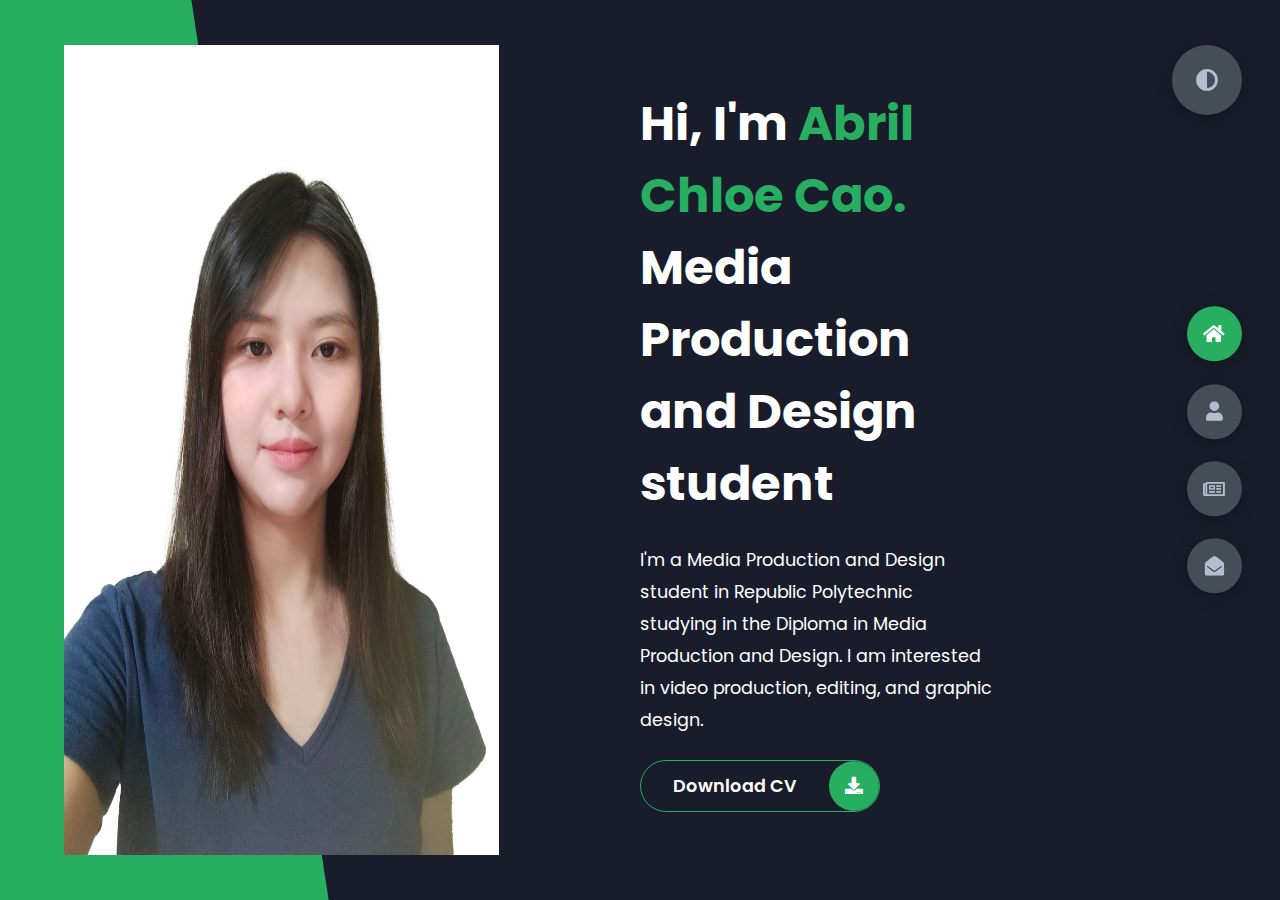
==== commit 8bee7031: "Revert "gallery test"" ====
--- a/index.html
+++ b/index.html
@@ -366,7 +366,7 @@
                         <img src="img/photography.jpg" alt="">
                         <div class="blog-text">
                             <h4>
-                                <a href="/pages/gallery.html">Photography</a>
+                                <a href="/pages/gallery.html" target="_blank">Photography</a>
                             </h4>
                             <p>
                                 These are some of the photos that I have took as I visit places.
--- a/styles/styles.css
+++ b/styles/styles.css
@@ -168,8 +168,7 @@
   left: 0;
   top: 0;
   z-index: -1;
-  -webkit-clip-path: polygon(0 0, 46% 0, 79% 100%, 0% 100%);
-          clip-path: polygon(0 0, 46% 0, 79% 100%, 0% 100%);
+  clip-path: polygon(0 0, 46% 0, 79% 100%, 0% 100%);
 }
 .header-content .left-header .image {
   border-radius: var(--br-sm-2);
@@ -179,15 +178,19 @@
   background-color: var(--color-black);
   transition: all 0.4s ease-in-out;
 }
-.header-content .left-header .image img {
+.header-content .left-header {
   width: 100%;
   height: 100%;
-  -o-object-fit: cover;
-     object-fit: cover;
+  object-fit: cover;
   transition: all 0.4s ease-in-out;
   filter: grayscale(100%);
 }
-.header-content .left-header .image img:hover {
+.header-content .left-header {
+  filter: grayscale(0);
+}
+.image img {
+  width: 100%;
+  height: 100%;
   filter: grayscale(0);
 }
 .header-content .right-header {
@@ -416,8 +419,7 @@
 .portfolios .portfolio-item img {
   width: 100%;
   height: 300px;
-  -o-object-fit: cover;
-     object-fit: cover;
+  object-fit: cover;
   border-radius: 15px;
 }
 .portfolios .portfolio-item .hover-items {
@@ -501,11 +503,10 @@
 .blogs .blog img {
   width: 100%;
   height: 300px;
-  -o-object-fit: cover;
-     object-fit: cover;
+  object-fit: cover;
   border-top-left-radius: 5px;
   border-top-right-radius: 5px;
-  filter: grayscale(100%);
+  filter: grayscale(0);
   transition: all 0.4s ease-in-out;
 }
 .blogs .blog .blog-text {
@@ -702,17 +703,21 @@
   header {
     padding: 0 !important;
   }
+
   .theme-btn {
     width: 50px;
     height: 50px;
   }
+
   .header-content {
     grid-template-columns: repeat(1, 1fr);
     padding-bottom: 6rem;
   }
+
   .left-header .h-shape {
     display: none;
   }
+
   .right-header {
     grid-row: 1;
     padding-right: 0rem !important;
@@ -724,10 +729,12 @@
     text-align: center;
     padding-top: 3rem;
   }
+
   .header-content .left-header .image {
     margin: 0 auto;
     width: 90%;
   }
+
   .controls {
     top: auto;
     bottom: 0;
@@ -741,6 +748,7 @@
   .controls .control {
     margin: 1rem 0.3rem;
   }
+
   .about-container {
     grid-template-columns: repeat(1, 1fr);
   }
@@ -754,25 +762,31 @@
   .about-container .left-about p {
     padding-left: 0;
   }
+
   .timeline {
     grid-template-columns: repeat(1, 1fr);
     padding-bottom: 6rem;
   }
+
   .container {
     padding: 2rem 2.5rem !important;
   }
+
   .about-stats .progress-bars {
     grid-template-columns: repeat(1, 1fr);
   }
+
   .portfolios {
     grid-template-columns: repeat(1, 1fr);
     padding-bottom: 6rem;
     margin-top: 1rem;
   }
+
   .blogs {
     grid-template-columns: repeat(1, 1fr);
     padding-bottom: 6rem;
   }
+
   .contact-content-con {
     flex-direction: column;
   }
@@ -780,16 +794,20 @@
     margin-left: 0;
     margin-top: 2.5rem;
   }
+
   .contact-content-con .right-contact .i-c-2 {
     flex-direction: column;
   }
+
   .contact-content-con .right-contact .i-c-2 :last-child {
     margin-left: 0;
     margin-top: 1.5rem;
   }
+
   .contact-content-con .right-contact {
     margin-bottom: 6rem;
   }
+
   .contact-item {
     flex-direction: column;
     margin: 1rem 0;
@@ -804,6 +822,7 @@
   .contact-item .icon {
     grid-template-columns: 25px 1fr;
   }
+
   .main-title h2 {
     font-size: 2rem;
   }
@@ -818,6 +837,7 @@
   .container {
     padding: 7rem 11rem;
   }
+
   .contact-content-con {
     flex-direction: column;
   }
@@ -825,16 +845,20 @@
     margin-left: 0;
     margin-top: 2.5rem;
   }
+
   .contact-content-con .right-contact .i-c-2 {
     flex-direction: column;
   }
+
   .contact-content-con .right-contact .i-c-2 :last-child {
     margin-left: 0;
     margin-top: 1.5rem;
   }
+
   .contact-content-con .right-contact {
     margin-bottom: 6rem;
   }
+
   .main-title h2 .bg-text {
     font-size: 5.5rem;
   }
@@ -844,9 +868,11 @@
     grid-template-columns: repeat(2, 1fr);
     margin-top: 6rem;
   }
+
   .portfolios {
     grid-template-columns: repeat(2, 1fr);
   }
+
   .header-content .right-header {
     padding-right: 9rem;
   }
@@ -855,6 +881,7 @@
   .blogs {
     grid-template-columns: repeat(1, 1fr);
   }
+
   .portfolios {
     grid-template-columns: repeat(1, 1fr);
   }
@@ -866,6 +893,7 @@
   .about-container .right-about {
     padding-top: 2.5rem;
   }
+
   .main-title h2 {
     font-size: 4rem;
   }
@@ -880,13 +908,16 @@
   .container {
     padding: 7rem 6rem;
   }
+
   .about-container .left-about {
     padding-right: 0rem;
   }
+
   .header-content {
     grid-template-columns: repeat(1, 1fr);
     padding-bottom: 6rem;
   }
+
   .left-header .h-shape {
     display: none;
   }
@@ -894,6 +925,7 @@
     width: 90% !important;
     margin: 0 auto !important;
   }
+
   .right-header {
     grid-row: 1;
     padding-right: 0rem !important;
@@ -910,15 +942,19 @@
   .container {
     padding: 7rem 3rem;
   }
+
   .about-stats .progress-bars {
     grid-template-columns: repeat(1, 1fr);
   }
+
   .about-container .right-about {
     grid-template-columns: repeat(1, 1fr);
   }
+
   .timeline {
     grid-template-columns: repeat(1, 1fr);
   }
+
   .main-title h2 {
     font-size: 3rem;
   }
@@ -928,4 +964,6 @@
   .main-title h2 .bg-text {
     font-size: 4rem;
   }
-}/*# sourceMappingURL=styles.css.map */+}
+
+/*# sourceMappingURL=styles.css.map */
